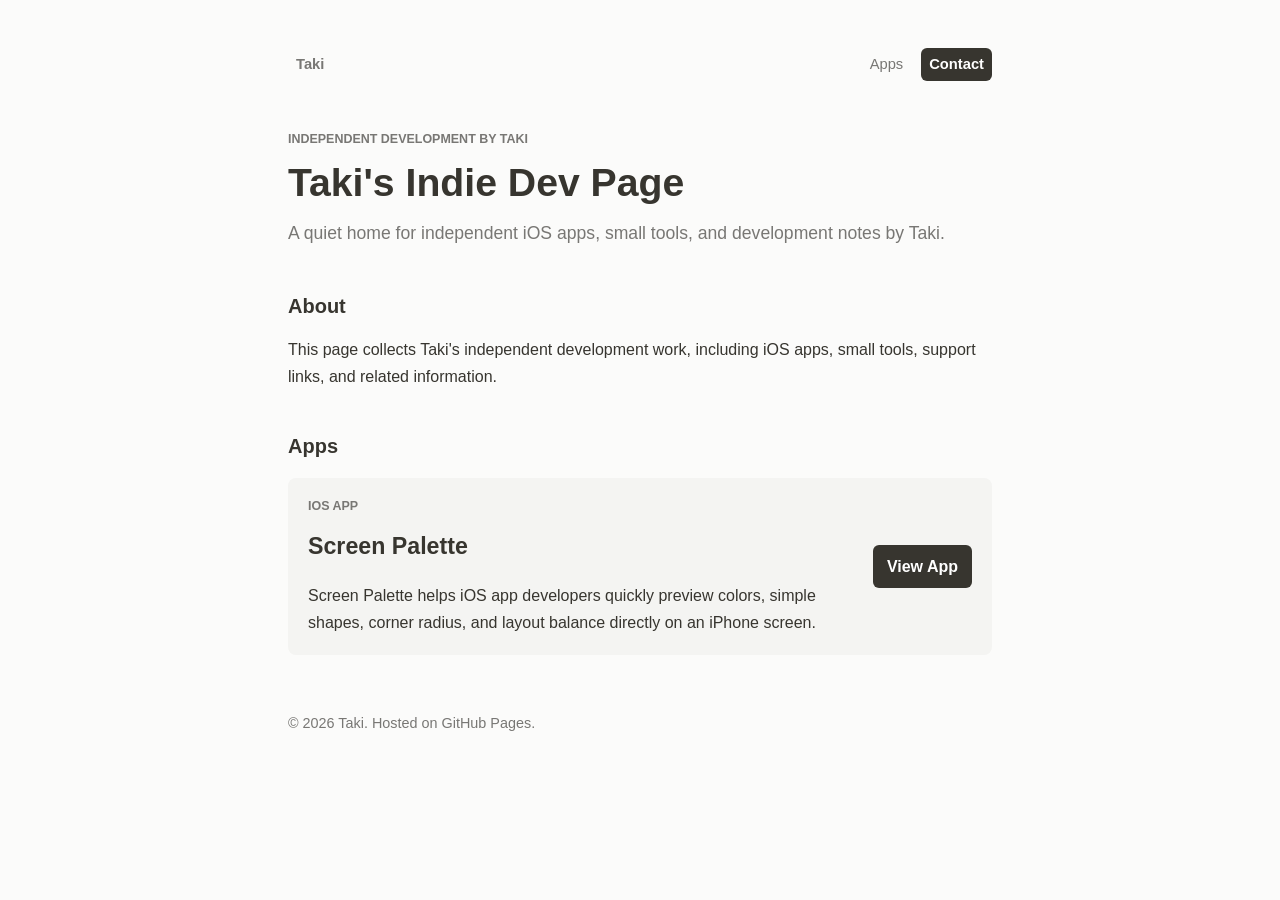
==== index.html @ 99b080f9 "スタイルの修正" ====
<!DOCTYPE html>
<html lang="en">
<head>
    <meta charset="UTF-8">
    <meta name="viewport" content="width=device-width, initial-scale=1.0">
    <title>Taki's Indie Dev Page</title>
    <link rel="stylesheet" href="style.css">
</head>
<body>

<div class="container">
    <header class="site-header">
        <nav class="nav">
            <a href="index.html" class="nav-brand">Taki</a>
            <a href="#apps">Apps</a>
            <a href="contact.html" class="nav-contact">Contact</a>
        </nav>

        <div class="hero">
            <p class="eyebrow">Independent Development by Taki</p>
            <h1>Taki's Indie Dev Page</h1>
            <p class="tagline">A quiet home for independent iOS apps, small tools, and development notes by Taki.</p>
        </div>
    </header>

    <main>
        <section id="about">
            <h2>About</h2>
            <p>This page collects Taki's independent development work, including iOS apps, small tools, support links, and related information.</p>
        </section>

        <section id="apps">
            <h2>Apps</h2>
            <article class="project-card">
                <div>
                    <p class="eyebrow">iOS App</p>
                    <h3>Screen Palette</h3>
                    <p>Screen Palette helps iOS app developers quickly preview colors, simple shapes, corner radius, and layout balance directly on an iPhone screen.</p>
                </div>
                <a class="button-link" href="screen-palette.html">View App</a>
            </article>
        </section>
    </main>

    <footer>
        <p>&copy; 2026 Taki. Hosted on GitHub Pages.</p>
    </footer>
</div>

</body>
</html>
---- style.css ----
:root {
    --primary-color: #37352f;
    --primary-dark: #1f1f1c;
    --bg-color: #fbfbfa;
    --text-color: #37352f;
    --muted-color: #787774;
    --border-color: #e9e9e7;
    --surface-color: #ffffff;
    --soft-surface: #f4f4f2;
    --soft-hover: #ededeb;
    --accent-bg: #eef3ef;
    --accent-text: #4d6f54;
}

* {
    box-sizing: border-box;
}

body {
    font-family: -apple-system, BlinkMacSystemFont, "Segoe UI", Helvetica, Arial, sans-serif, "Apple Color Emoji", "Segoe UI Emoji";
    line-height: 1.7;
    color: var(--text-color);
    background-color: var(--bg-color);
    margin: 0;
    padding: 0;
}

a {
    color: var(--accent-text);
    text-decoration: none;
    text-underline-offset: 3px;
}

a:hover {
    text-decoration: underline;
}

.container {
    max-width: 760px;
    margin: 0 auto;
    padding: 48px 28px 40px;
    background: transparent;
}

.site-header {
    margin-bottom: 44px;
}

.nav {
    display: flex;
    flex-wrap: wrap;
    gap: 8px 10px;
    align-items: center;
    justify-content: flex-end;
    margin-bottom: 48px;
    font-size: 0.92rem;
}

.nav a {
    color: var(--muted-color);
    border-radius: 6px;
    padding: 4px 8px;
}

.nav a:hover {
    background: var(--soft-surface);
    color: var(--text-color);
    text-decoration: none;
}

.nav .nav-contact {
    background: var(--primary-color);
    color: #ffffff;
    font-weight: 650;
}

.nav .nav-contact:hover,
.nav .nav-contact[aria-current="page"] {
    background: var(--primary-dark);
    color: #ffffff;
}

.nav-brand {
    margin-right: auto;
    color: var(--text-color);
    font-weight: 650;
}

.hero {
    max-width: 680px;
}

.eyebrow {
    color: var(--muted-color);
    font-size: 0.78rem;
    font-weight: 650;
    letter-spacing: 0;
    margin: 0 0 10px;
    text-transform: uppercase;
}

h1 {
    margin: 0;
    font-size: 2.45rem;
    line-height: 1.15;
    letter-spacing: 0;
}

h2 {
    margin: 42px 0 10px;
    font-size: 1.25rem;
    line-height: 1.35;
    letter-spacing: 0;
}

h3 {
    margin: 0 0 8px;
}

.tagline {
    color: var(--muted-color);
    font-size: 1.1rem;
    margin: 14px 0 0;
}

.project-card {
    display: grid;
    grid-template-columns: minmax(0, 1fr) auto;
    gap: 24px;
    align-items: center;
    border-radius: 8px;
    padding: 18px 20px;
    margin-top: 18px;
    background: var(--soft-surface);
}

.project-card h3 {
    font-size: 1.45rem;
    margin: 0 0 8px;
}

.project-card p:last-child {
    margin-bottom: 0;
}

.button-link {
    display: inline-flex;
    align-items: center;
    justify-content: center;
    min-height: 40px;
    padding: 8px 14px;
    border-radius: 6px;
    border: 0;
    background: var(--primary-color);
    color: #ffffff;
    font-weight: 650;
    text-align: center;
}

.button-link:hover {
    background: var(--primary-dark);
    color: #ffffff;
    text-decoration: none;
}

.button-link.secondary {
    background: var(--soft-surface);
    color: var(--text-color);
}

.button-link.secondary:hover {
    background: var(--soft-hover);
    color: var(--text-color);
}

.feature-list {
    padding-left: 22px;
}

.feature-list li,
.policy li {
    margin: 4px 0;
}

.page-links {
    display: flex;
    flex-wrap: wrap;
    gap: 12px;
    margin-top: 12px;
}

.language-switch {
    display: inline-flex;
    gap: 4px;
    padding: 3px;
    border-radius: 7px;
    background: var(--soft-surface);
}

.language-button {
    min-height: 36px;
    padding: 6px 14px;
    border: 0;
    border-radius: 5px;
    background: transparent;
    color: var(--muted-color);
    cursor: pointer;
    font: inherit;
    font-weight: 650;
}

.language-button.active {
    background: #ffffff;
    color: var(--text-color);
}

.language-button:focus-visible {
    outline: 2px solid var(--accent-text);
    outline-offset: 2px;
}

.policy h3 {
    color: var(--muted-color);
    font-size: 1rem;
}

.contact-box {
    border-radius: 8px;
    padding: 16px 18px;
    margin-top: 18px;
    background: var(--soft-surface);
}

.muted {
    color: var(--muted-color);
}

iframe {
    border: 0;
    border-radius: 8px;
    background: var(--surface-color);
}

footer {
    margin-top: 56px;
    padding: 0;
    color: var(--muted-color);
    font-size: 0.9rem;
}

footer p {
    margin: 6px 0;
}

@media (max-width: 700px) {
    .container {
        padding: 28px 18px 32px;
    }

    .nav {
        justify-content: flex-start;
        margin-bottom: 36px;
    }

    .nav-brand {
        width: 100%;
        padding-left: 0;
    }

    h1 {
        font-size: 2rem;
    }

    .project-card {
        grid-template-columns: 1fr;
        padding: 16px;
    }

    .button-link {
        width: 100%;
    }

    .language-switch {
        display: flex;
        width: 100%;
    }

    .language-button {
        flex: 1;
    }
}
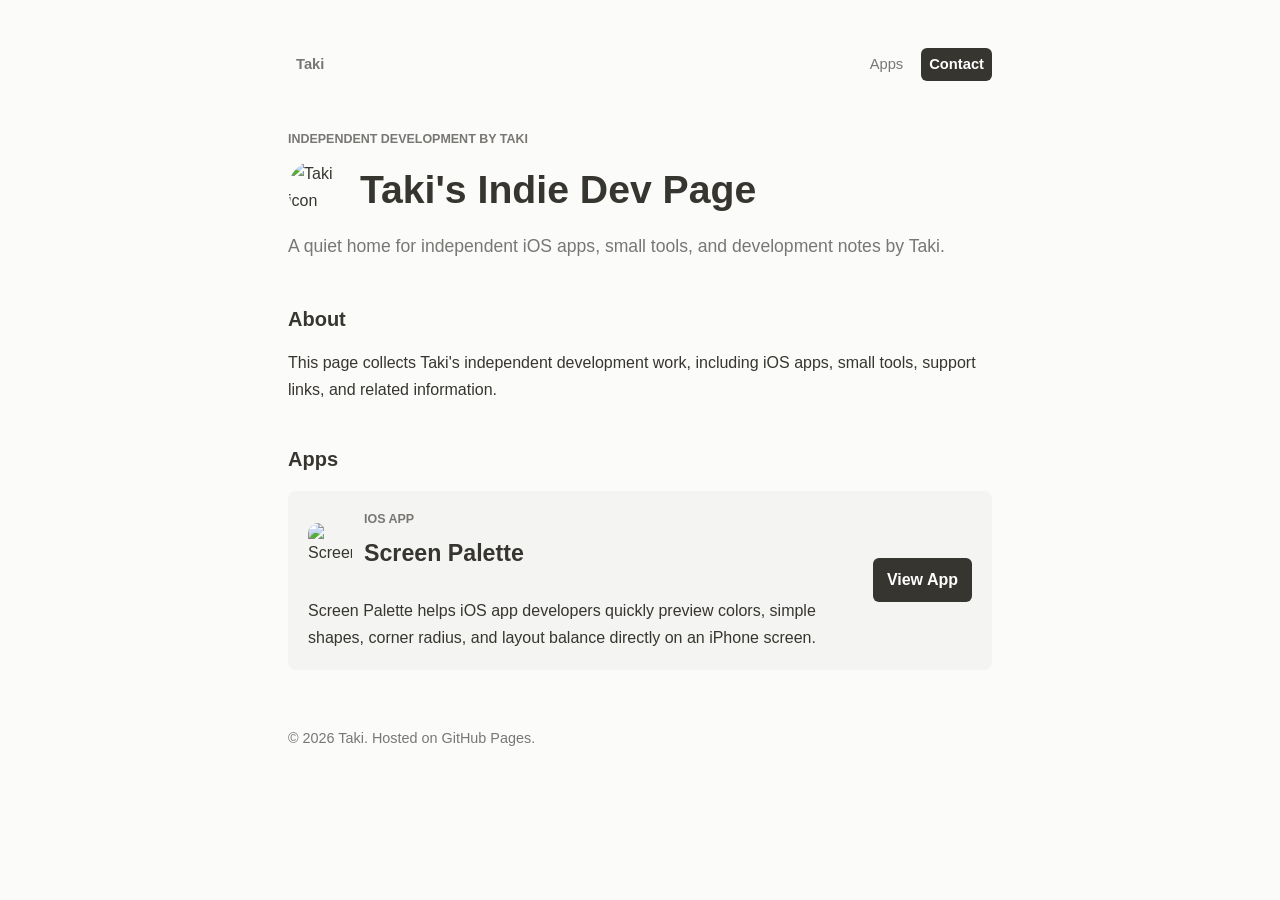
==== commit ce3e5165: "アイコンの配置" ====
--- a/index.html
+++ b/index.html
@@ -18,7 +18,10 @@
 
         <div class="hero">
             <p class="eyebrow">Independent Development by Taki</p>
-            <h1>Taki's Indie Dev Page</h1>
+            <div class="hero-title">
+                <img class="hero-icon avatar" src="fig/takis_icon.jpg" alt="Taki icon">
+                <h1>Taki's Indie Dev Page</h1>
+            </div>
             <p class="tagline">A quiet home for independent iOS apps, small tools, and development notes by Taki.</p>
         </div>
     </header>
@@ -33,8 +36,13 @@
             <h2>Apps</h2>
             <article class="project-card">
                 <div>
-                    <p class="eyebrow">iOS App</p>
-                    <h3>Screen Palette</h3>
+                    <div class="project-heading">
+                        <img class="app-icon" src="fig/screen_palette_icon.png" alt="Screen Palette icon">
+                        <div>
+                            <p class="eyebrow">iOS App</p>
+                            <h3>Screen Palette</h3>
+                        </div>
+                    </div>
                     <p>Screen Palette helps iOS app developers quickly preview colors, simple shapes, corner radius, and layout balance directly on an iPhone screen.</p>
                 </div>
                 <a class="button-link" href="screen-palette.html">View App</a>
--- a/style.css
+++ b/style.css
@@ -90,6 +90,28 @@
     max-width: 680px;
 }
 
+.hero-title {
+    display: flex;
+    gap: 14px;
+    align-items: center;
+}
+
+.hero-icon {
+    display: block;
+    width: 58px;
+    height: 58px;
+    flex: 0 0 auto;
+    object-fit: cover;
+}
+
+.hero-icon.avatar {
+    border-radius: 50%;
+}
+
+.hero-icon.app {
+    border-radius: 14px;
+}
+
 .eyebrow {
     color: var(--muted-color);
     font-size: 0.78rem;
@@ -137,6 +159,26 @@
 .project-card h3 {
     font-size: 1.45rem;
     margin: 0 0 8px;
+}
+
+.project-heading {
+    display: flex;
+    gap: 12px;
+    align-items: center;
+    margin-bottom: 12px;
+}
+
+.project-heading .eyebrow {
+    margin-bottom: 4px;
+}
+
+.app-icon {
+    display: block;
+    width: 44px;
+    height: 44px;
+    flex: 0 0 auto;
+    border-radius: 10px;
+    object-fit: cover;
 }
 
 .project-card p:last-child {
@@ -271,6 +313,19 @@
         font-size: 2rem;
     }
 
+    .hero-title {
+        gap: 12px;
+    }
+
+    .hero-icon {
+        width: 48px;
+        height: 48px;
+    }
+
+    .hero-icon.app {
+        border-radius: 12px;
+    }
+
     .project-card {
         grid-template-columns: 1fr;
         padding: 16px;
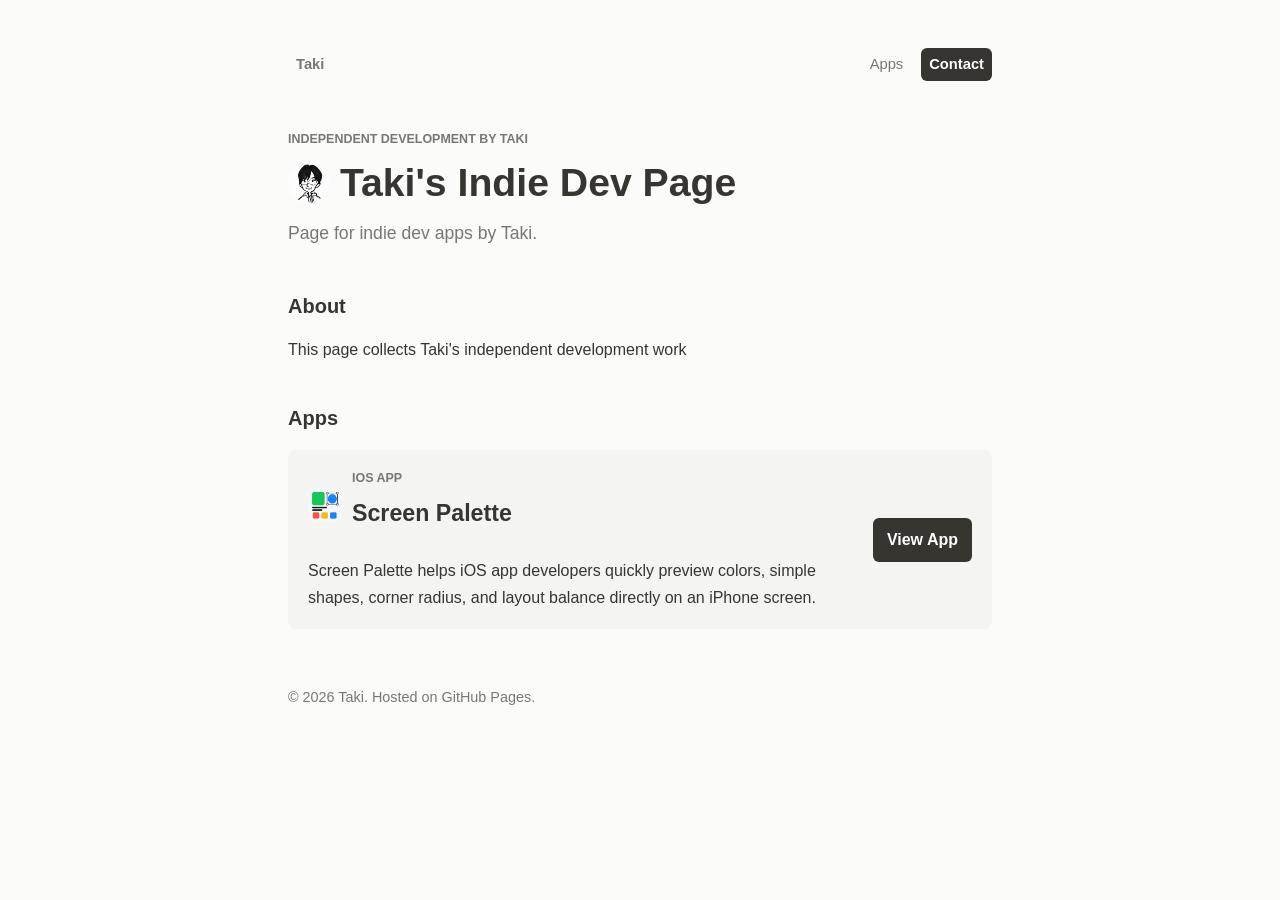
==== commit f4f25a84: "アイコンサイズの修正" ====
--- a/index.html
+++ b/index.html
@@ -22,14 +22,14 @@
                 <img class="hero-icon avatar" src="fig/takis_icon.jpg" alt="Taki icon">
                 <h1>Taki's Indie Dev Page</h1>
             </div>
-            <p class="tagline">A quiet home for independent iOS apps, small tools, and development notes by Taki.</p>
+            <p class="tagline">Page for indie dev apps by Taki.</p>
         </div>
     </header>
 
     <main>
         <section id="about">
             <h2>About</h2>
-            <p>This page collects Taki's independent development work, including iOS apps, small tools, support links, and related information.</p>
+            <p>This page collects Taki's independent development work</p>
         </section>
 
         <section id="apps">
--- a/style.css
+++ b/style.css
@@ -92,14 +92,14 @@
 
 .hero-title {
     display: flex;
-    gap: 14px;
+    gap: 10px;
     align-items: center;
 }
 
 .hero-icon {
     display: block;
-    width: 58px;
-    height: 58px;
+    width: 42px;
+    height: 42px;
     flex: 0 0 auto;
     object-fit: cover;
 }
@@ -109,7 +109,7 @@
 }
 
 .hero-icon.app {
-    border-radius: 14px;
+    border-radius: 10px;
 }
 
 .eyebrow {
@@ -163,7 +163,7 @@
 
 .project-heading {
     display: flex;
-    gap: 12px;
+    gap: 10px;
     align-items: center;
     margin-bottom: 12px;
 }
@@ -174,10 +174,10 @@
 
 .app-icon {
     display: block;
-    width: 44px;
-    height: 44px;
+    width: 34px;
+    height: 34px;
     flex: 0 0 auto;
-    border-radius: 10px;
+    border-radius: 8px;
     object-fit: cover;
 }
 
@@ -314,16 +314,16 @@
     }
 
     .hero-title {
-        gap: 12px;
+        gap: 10px;
     }
 
     .hero-icon {
-        width: 48px;
-        height: 48px;
+        width: 36px;
+        height: 36px;
     }
 
     .hero-icon.app {
-        border-radius: 12px;
+        border-radius: 8px;
     }
 
     .project-card {
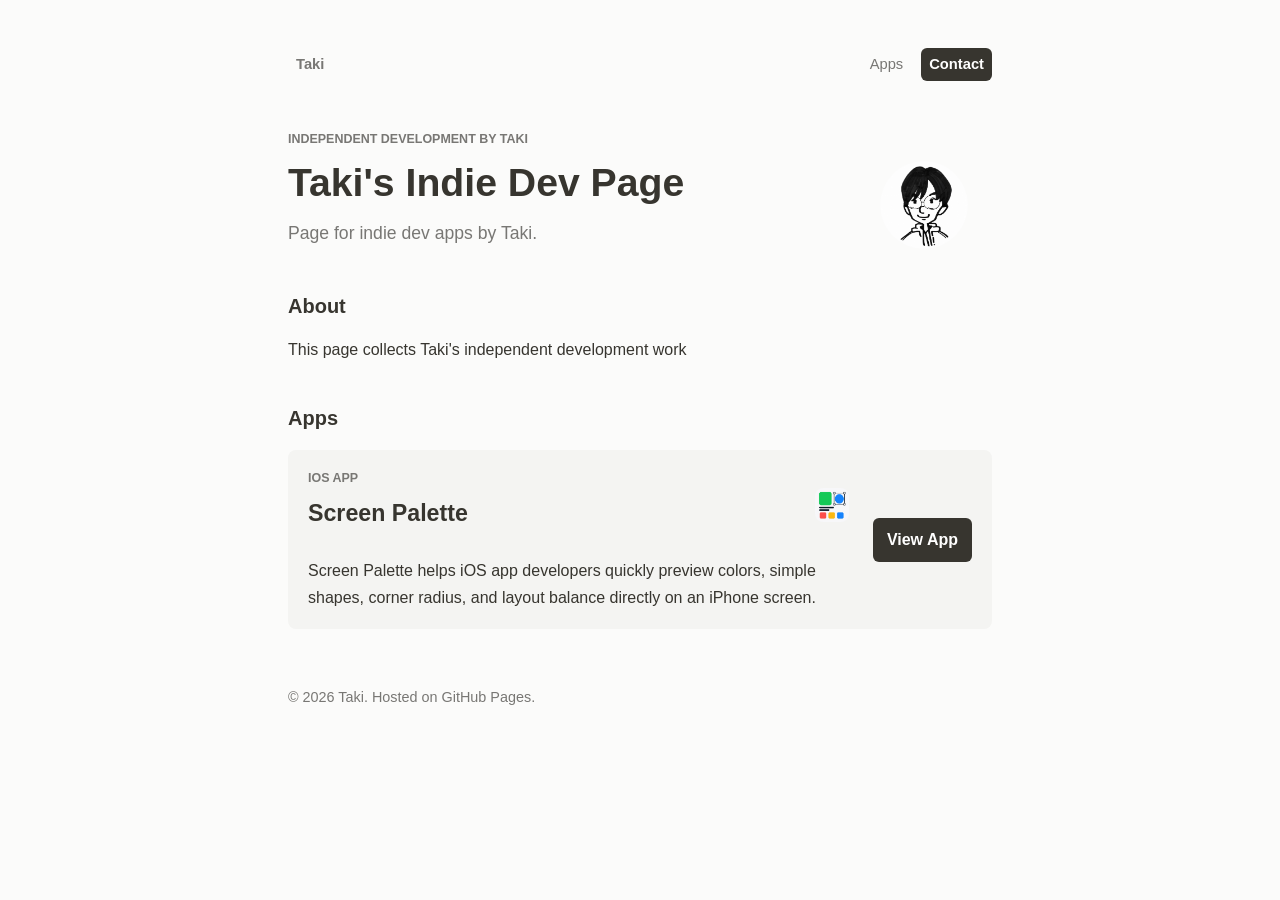
==== commit 58ffcf25: "アイコンサイズ変更" ====
--- a/index.html
+++ b/index.html
@@ -19,10 +19,12 @@
         <div class="hero">
             <p class="eyebrow">Independent Development by Taki</p>
             <div class="hero-title">
+                <div class="hero-copy">
+                    <h1>Taki's Indie Dev Page</h1>
+                    <p class="tagline">Page for indie dev apps by Taki.</p>
+                </div>
                 <img class="hero-icon avatar" src="fig/takis_icon.jpg" alt="Taki icon">
-                <h1>Taki's Indie Dev Page</h1>
             </div>
-            <p class="tagline">Page for indie dev apps by Taki.</p>
         </div>
     </header>
 
@@ -37,11 +39,11 @@
             <article class="project-card">
                 <div>
                     <div class="project-heading">
-                        <img class="app-icon" src="fig/screen_palette_icon.png" alt="Screen Palette icon">
                         <div>
                             <p class="eyebrow">iOS App</p>
                             <h3>Screen Palette</h3>
                         </div>
+                        <img class="app-icon" src="fig/screen_palette_icon.png" alt="Screen Palette icon">
                     </div>
                     <p>Screen Palette helps iOS app developers quickly preview colors, simple shapes, corner radius, and layout balance directly on an iPhone screen.</p>
                 </div>
--- a/style.css
+++ b/style.css
@@ -92,23 +92,30 @@
 
 .hero-title {
     display: flex;
-    gap: 10px;
-    align-items: center;
+    gap: 18px;
+    align-items: center;
+    justify-content: space-between;
+}
+
+.hero-copy {
+    min-width: 0;
 }
 
 .hero-icon {
     display: block;
-    width: 42px;
-    height: 42px;
     flex: 0 0 auto;
     object-fit: cover;
 }
 
 .hero-icon.avatar {
+    width: 88px;
+    height: 88px;
     border-radius: 50%;
 }
 
 .hero-icon.app {
+    width: 52px;
+    height: 52px;
     border-radius: 10px;
 }
 
@@ -165,6 +172,7 @@
     display: flex;
     gap: 10px;
     align-items: center;
+    justify-content: space-between;
     margin-bottom: 12px;
 }
 
@@ -314,15 +322,17 @@
     }
 
     .hero-title {
-        gap: 10px;
-    }
-
-    .hero-icon {
-        width: 36px;
-        height: 36px;
+        gap: 14px;
+    }
+
+    .hero-icon.avatar {
+        width: 72px;
+        height: 72px;
     }
 
     .hero-icon.app {
+        width: 42px;
+        height: 42px;
         border-radius: 8px;
     }
 
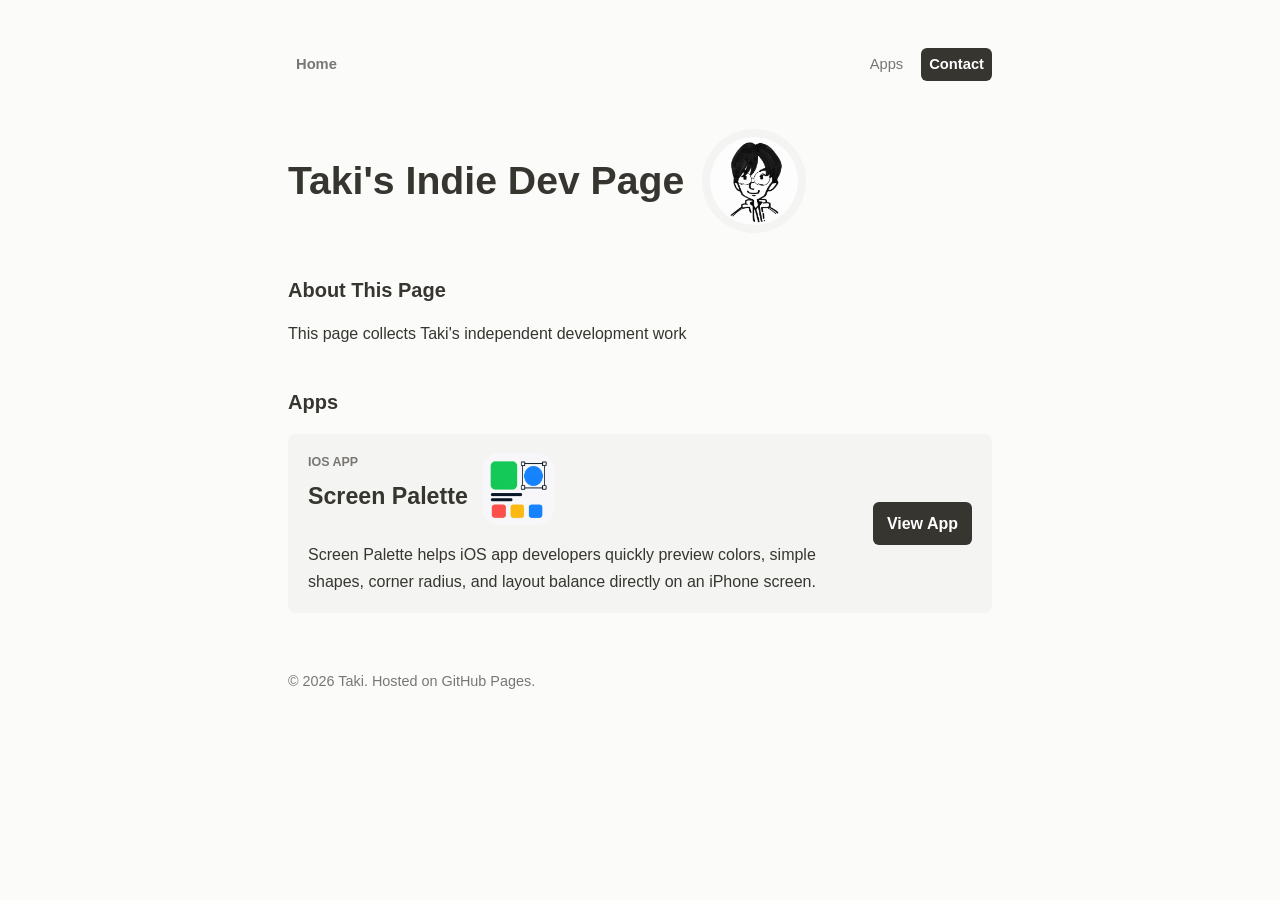
==== commit 8f9e709e: "アイコン表示の修正" ====
--- a/index.html
+++ b/index.html
@@ -11,26 +11,26 @@
 <div class="container">
     <header class="site-header">
         <nav class="nav">
-            <a href="index.html" class="nav-brand">Taki</a>
+            <a href="index.html" class="nav-brand">Home</a>
             <a href="#apps">Apps</a>
             <a href="contact.html" class="nav-contact">Contact</a>
         </nav>
 
         <div class="hero">
-            <p class="eyebrow">Independent Development by Taki</p>
             <div class="hero-title">
                 <div class="hero-copy">
                     <h1>Taki's Indie Dev Page</h1>
-                    <p class="tagline">Page for indie dev apps by Taki.</p>
                 </div>
-                <img class="hero-icon avatar" src="fig/takis_icon.jpg" alt="Taki icon">
+                <span class="avatar-frame">
+                    <img class="hero-icon avatar" src="fig/takis_icon.jpg" alt="Taki icon">
+                </span>
             </div>
         </div>
     </header>
 
     <main>
         <section id="about">
-            <h2>About</h2>
+            <h2>About This Page</h2>
             <p>This page collects Taki's independent development work</p>
         </section>
 
--- a/style.css
+++ b/style.css
@@ -94,10 +94,11 @@
     display: flex;
     gap: 18px;
     align-items: center;
-    justify-content: space-between;
+    justify-content: flex-start;
 }
 
 .hero-copy {
+    flex: 0 1 auto;
     min-width: 0;
 }
 
@@ -113,10 +114,20 @@
     border-radius: 50%;
 }
 
+.avatar-frame {
+    display: grid;
+    width: 104px;
+    height: 104px;
+    flex: 0 0 auto;
+    place-items: center;
+    border-radius: 50%;
+    background: var(--soft-surface);
+}
+
 .hero-icon.app {
-    width: 52px;
-    height: 52px;
-    border-radius: 10px;
+    width: 112px;
+    height: 112px;
+    border-radius: 24px;
 }
 
 .eyebrow {
@@ -170,9 +181,9 @@
 
 .project-heading {
     display: flex;
-    gap: 10px;
-    align-items: center;
-    justify-content: space-between;
+    gap: 14px;
+    align-items: center;
+    justify-content: flex-start;
     margin-bottom: 12px;
 }
 
@@ -182,10 +193,10 @@
 
 .app-icon {
     display: block;
-    width: 34px;
-    height: 34px;
+    width: 72px;
+    height: 72px;
     flex: 0 0 auto;
-    border-radius: 8px;
+    border-radius: 16px;
     object-fit: cover;
 }
 
@@ -330,10 +341,21 @@
         height: 72px;
     }
 
+    .avatar-frame {
+        width: 86px;
+        height: 86px;
+    }
+
     .hero-icon.app {
-        width: 42px;
-        height: 42px;
-        border-radius: 8px;
+        width: 88px;
+        height: 88px;
+        border-radius: 18px;
+    }
+
+    .app-icon {
+        width: 56px;
+        height: 56px;
+        border-radius: 12px;
     }
 
     .project-card {
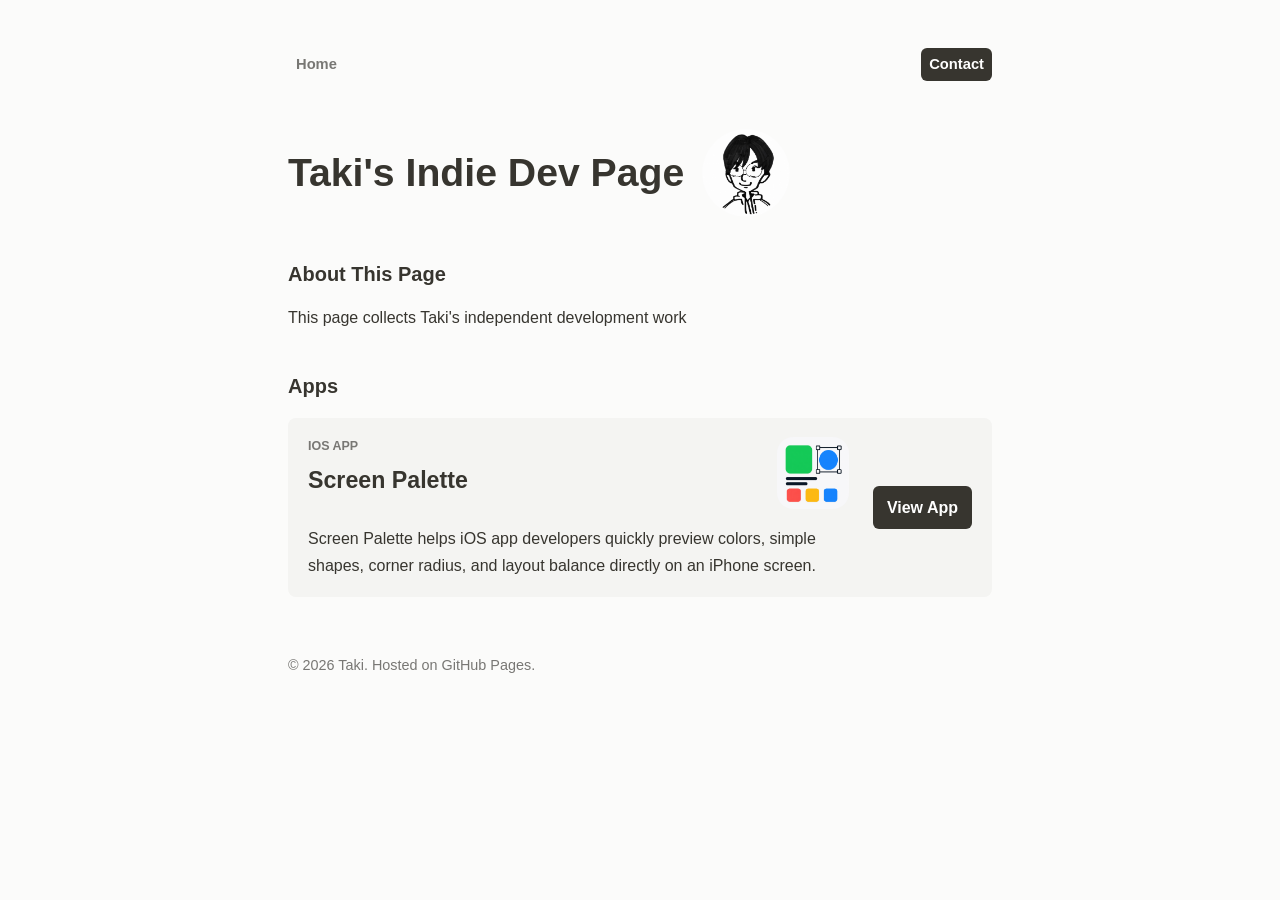
==== commit 089870f4: "ヘッダー修正" ====
--- a/index.html
+++ b/index.html
@@ -12,7 +12,6 @@
     <header class="site-header">
         <nav class="nav">
             <a href="index.html" class="nav-brand">Home</a>
-            <a href="#apps">Apps</a>
             <a href="contact.html" class="nav-contact">Contact</a>
         </nav>
 
--- a/style.css
+++ b/style.css
@@ -115,13 +115,8 @@
 }
 
 .avatar-frame {
-    display: grid;
-    width: 104px;
-    height: 104px;
+    display: block;
     flex: 0 0 auto;
-    place-items: center;
-    border-radius: 50%;
-    background: var(--soft-surface);
 }
 
 .hero-icon.app {
@@ -183,7 +178,7 @@
     display: flex;
     gap: 14px;
     align-items: center;
-    justify-content: flex-start;
+    justify-content: space-between;
     margin-bottom: 12px;
 }
 
@@ -342,8 +337,8 @@
     }
 
     .avatar-frame {
-        width: 86px;
-        height: 86px;
+        width: auto;
+        height: auto;
     }
 
     .hero-icon.app {
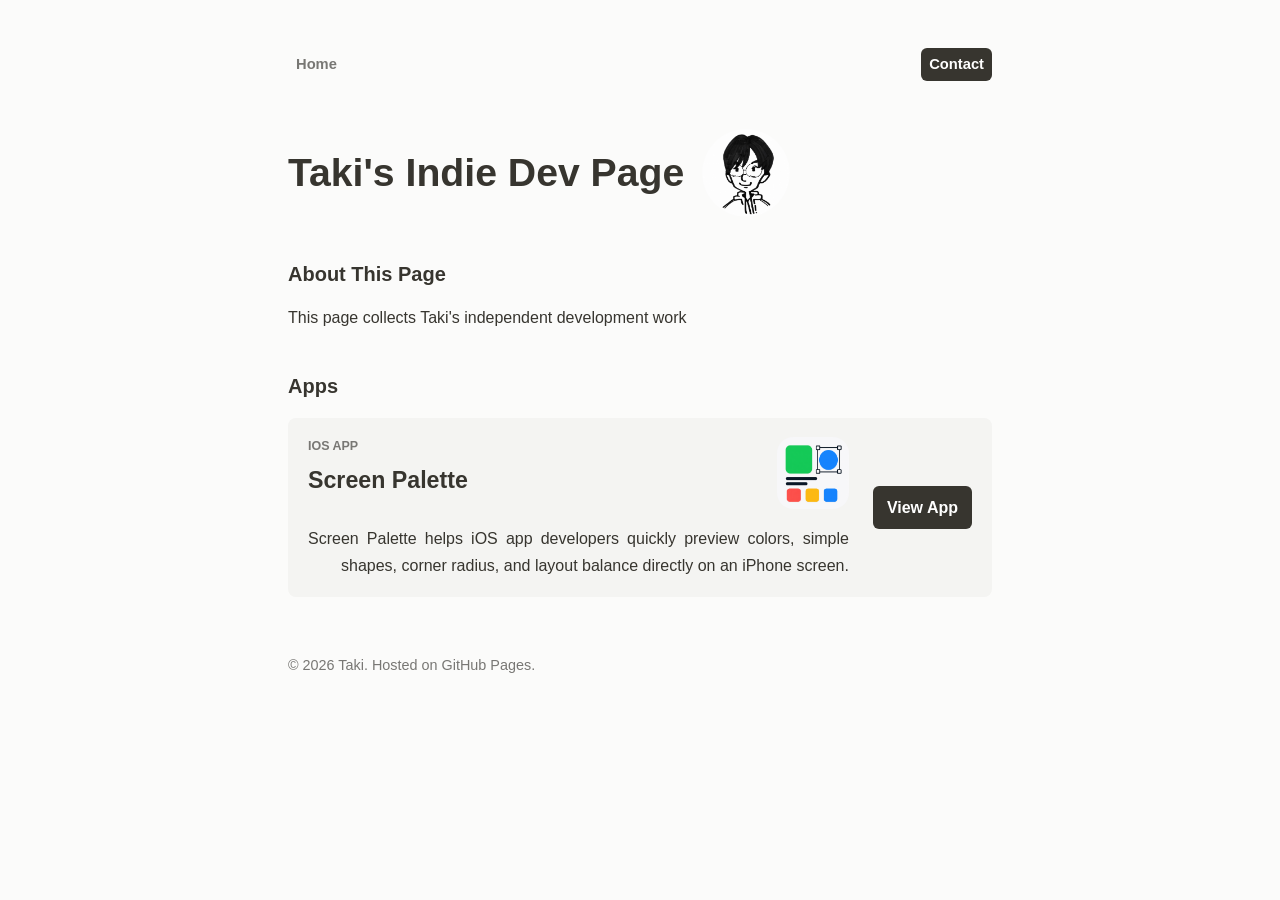
==== commit 08cd829a: "アプリアイコン位置調整" ====
--- a/index.html
+++ b/index.html
@@ -36,7 +36,7 @@
         <section id="apps">
             <h2>Apps</h2>
             <article class="project-card">
-                <div>
+                <div class="project-content">
                     <div class="project-heading">
                         <div>
                             <p class="eyebrow">iOS App</p>
@@ -44,7 +44,7 @@
                         </div>
                         <img class="app-icon" src="fig/screen_palette_icon.png" alt="Screen Palette icon">
                     </div>
-                    <p>Screen Palette helps iOS app developers quickly preview colors, simple shapes, corner radius, and layout balance directly on an iPhone screen.</p>
+                    <p class="project-description">Screen Palette helps iOS app developers quickly preview colors, simple shapes, corner radius, and layout balance directly on an iPhone screen.</p>
                 </div>
                 <a class="button-link" href="screen-palette.html">View App</a>
             </article>
--- a/style.css
+++ b/style.css
@@ -174,6 +174,10 @@
     margin: 0 0 8px;
 }
 
+.project-content {
+    max-width: 100%;
+}
+
 .project-heading {
     display: flex;
     gap: 14px;
@@ -195,6 +199,12 @@
     object-fit: cover;
 }
 
+.project-description {
+    width: 100%;
+    text-align: justify;
+    text-align-last: right;
+}
+
 .project-card p:last-child {
     margin-bottom: 0;
 }
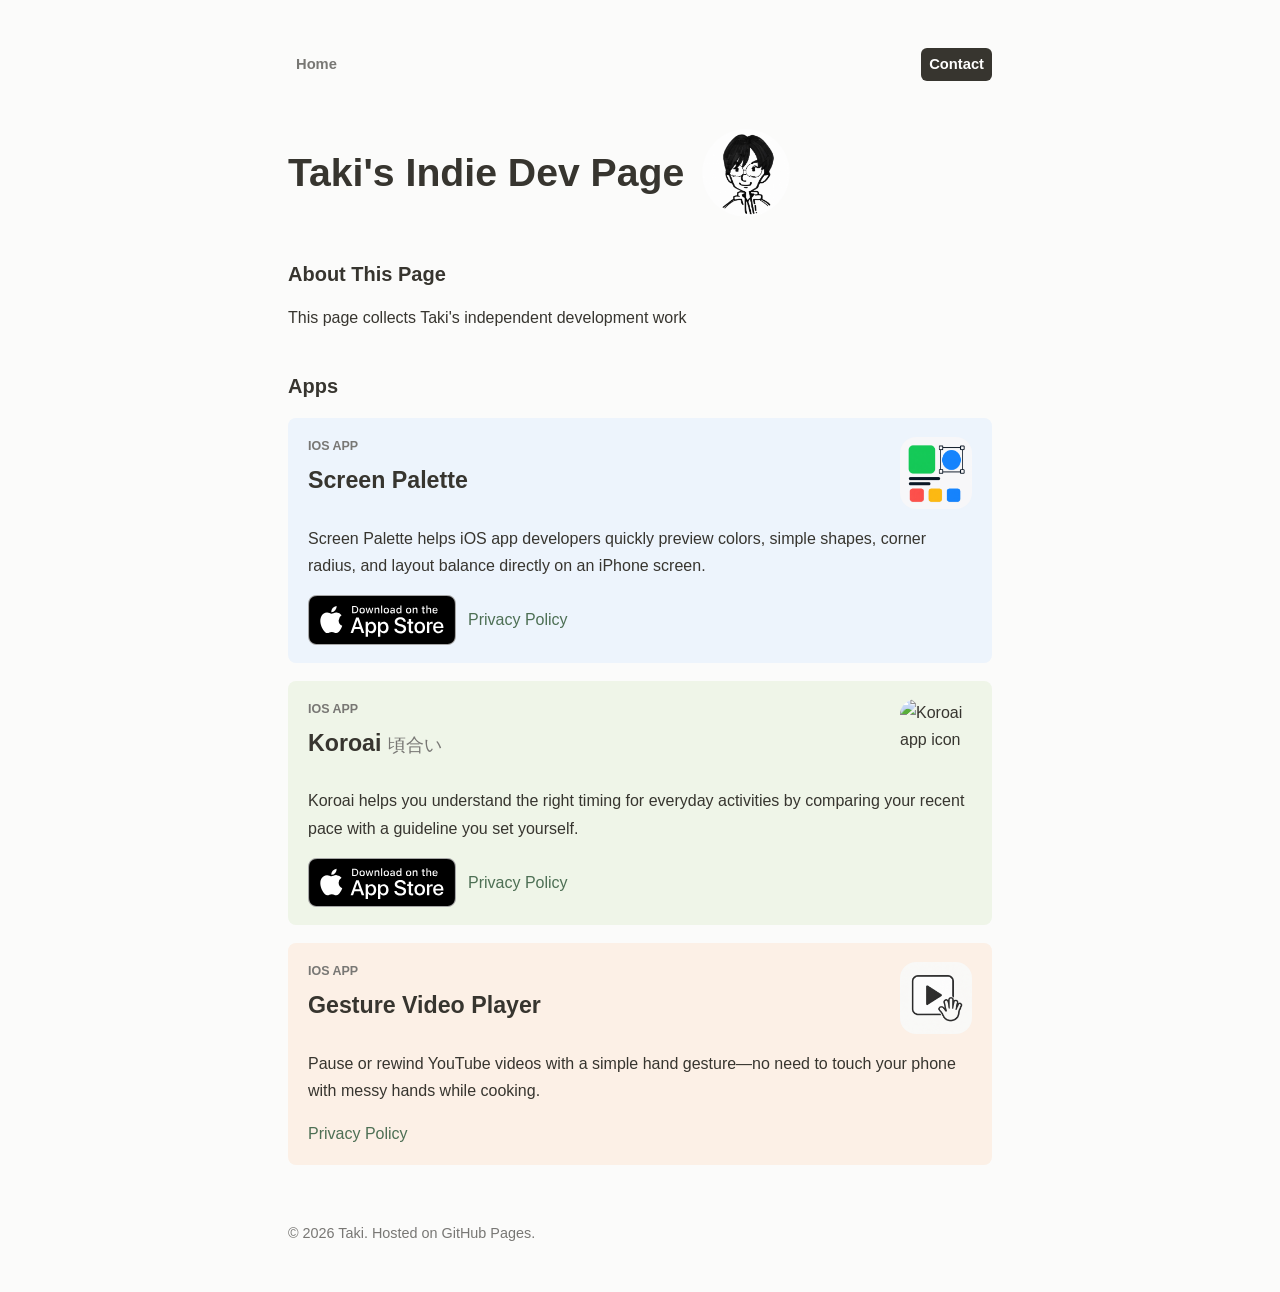
==== commit 6550d357: "gesture video playerの追加" ====
--- a/index.html
+++ b/index.html
@@ -35,7 +35,7 @@
 
         <section id="apps">
             <h2>Apps</h2>
-            <article class="project-card">
+            <article class="project-card" id="screen-palette">
                 <div class="project-content">
                     <div class="project-heading">
                         <div>
@@ -45,8 +45,46 @@
                         <img class="app-icon" src="fig/screen_palette_icon.png" alt="Screen Palette icon">
                     </div>
                     <p class="project-description">Screen Palette helps iOS app developers quickly preview colors, simple shapes, corner radius, and layout balance directly on an iPhone screen.</p>
+                    <div class="page-links">
+                        <a class="app-store-link" href="https://apps.apple.com/us/app/screen-palette/id6776695071" target="_blank" rel="noopener">
+                            <img src="fig/Download_on_the_App_Store_Badge_US-UK_RGB_blk_092917.svg" alt="Download Screen Palette on the App Store">
+                        </a>
+                        <a href="screen-palette-privacy.html">Privacy Policy</a>
+                    </div>
                 </div>
-                <a class="button-link" href="screen-palette.html">View App</a>
+            </article>
+            <article class="project-card" id="koroai">
+                <div class="project-content">
+                    <div class="project-heading">
+                        <div>
+                            <p class="eyebrow">iOS App</p>
+                            <h3>Koroai <span class="app-name-ja" lang="ja">頃合い</span></h3>
+                        </div>
+                        <img class="app-icon" src="fig/koroai/icon.png" alt="Koroai app icon">
+                    </div>
+                    <p class="project-description">Koroai helps you understand the right timing for everyday activities by comparing your recent pace with a guideline you set yourself.</p>
+                    <div class="page-links">
+                        <a class="app-store-link" href="https://apps.apple.com/jp/app/koroai/id6782638751" target="_blank" rel="noopener">
+                            <img src="fig/Download_on_the_App_Store_Badge_US-UK_RGB_blk_092917.svg" alt="Download Koroai on the App Store">
+                        </a>
+                        <a href="koroai-privacy.html">Privacy Policy</a>
+                    </div>
+                </div>
+            </article>
+            <article class="project-card" id="gesture-video-player">
+                <div class="project-content">
+                    <div class="project-heading">
+                        <div>
+                            <p class="eyebrow">iOS App</p>
+                            <h3>Gesture Video Player</h3>
+                        </div>
+                        <img class="app-icon" src="fig/gesture-video-player-icon.png" alt="Gesture Video Player app icon">
+                    </div>
+                    <p class="project-description">Pause or rewind YouTube videos with a simple hand gesture—no need to touch your phone with messy hands while cooking.</p>
+                    <div class="page-links">
+                        <a href="gesture-video-player-privacy.html">Privacy Policy</a>
+                    </div>
+                </div>
             </article>
         </section>
     </main>
--- a/style.css
+++ b/style.css
@@ -159,19 +159,44 @@
 }
 
 .project-card {
-    display: grid;
-    grid-template-columns: minmax(0, 1fr) auto;
-    gap: 24px;
-    align-items: center;
     border-radius: 8px;
     padding: 18px 20px;
     margin-top: 18px;
     background: var(--soft-surface);
 }
 
+#screen-palette {
+    background: #edf4fc;
+}
+
+#koroai {
+    background: #eff5e8;
+}
+
+#gesture-video-player {
+    background: #fcf0e6;
+}
+
 .project-card h3 {
     font-size: 1.45rem;
     margin: 0 0 8px;
+}
+
+.app-name-ja {
+    color: var(--muted-color);
+    font-size: 0.78em;
+    font-weight: 500;
+}
+
+.status-label {
+    display: inline-flex;
+    align-items: center;
+    min-height: 40px;
+    padding: 8px 14px;
+    border-radius: 6px;
+    background: var(--accent-bg);
+    color: var(--accent-text);
+    font-weight: 650;
 }
 
 .project-content {
@@ -201,8 +226,7 @@
 
 .project-description {
     width: 100%;
-    text-align: justify;
-    text-align-last: right;
+    text-align: left;
 }
 
 .project-card p:last-child {
@@ -248,11 +272,71 @@
     margin: 4px 0;
 }
 
+.screenshot-grid {
+    display: grid;
+    grid-template-columns: repeat(3, minmax(0, 1fr));
+    gap: 14px;
+    margin-top: 18px;
+}
+
+.screenshot-frame {
+    overflow: hidden;
+    margin: 0;
+    border: 1px solid var(--border-color);
+    border-radius: 8px;
+    background: var(--surface-color);
+}
+
+.screenshot-frame img {
+    display: block;
+    width: 100%;
+    aspect-ratio: 9 / 19.5;
+    object-fit: cover;
+}
+
+.feature-showcase {
+    display: grid;
+    gap: 12px;
+    margin-top: 18px;
+}
+
+.feature-item {
+    border-radius: 8px;
+    padding: 16px 18px;
+    background: var(--soft-surface);
+}
+
+.feature-item h3 {
+    font-size: 1.05rem;
+    margin: 0 0 6px;
+}
+
+.feature-item p {
+    margin: 0;
+    color: var(--muted-color);
+}
+
 .page-links {
     display: flex;
     flex-wrap: wrap;
+    align-items: center;
     gap: 12px;
     margin-top: 12px;
+}
+
+.app-store-link {
+    display: inline-flex;
+    align-items: center;
+}
+
+.app-store-link:hover {
+    text-decoration: none;
+}
+
+.app-store-link img {
+    display: block;
+    width: 148px;
+    height: auto;
 }
 
 .language-switch {
@@ -364,12 +448,30 @@
     }
 
     .project-card {
-        grid-template-columns: 1fr;
         padding: 16px;
+    }
+
+    .screenshot-grid {
+        display: flex;
+        gap: 12px;
+        overflow-x: auto;
+        margin-right: -18px;
+        padding: 0 18px 4px 0;
+        scroll-snap-type: x proximity;
+    }
+
+    .screenshot-frame {
+        flex: 0 0 min(72vw, 260px);
+        scroll-snap-align: start;
     }
 
     .button-link {
         width: 100%;
+    }
+
+    .app-store-link {
+        width: 100%;
+        justify-content: center;
     }
 
     .language-switch {
